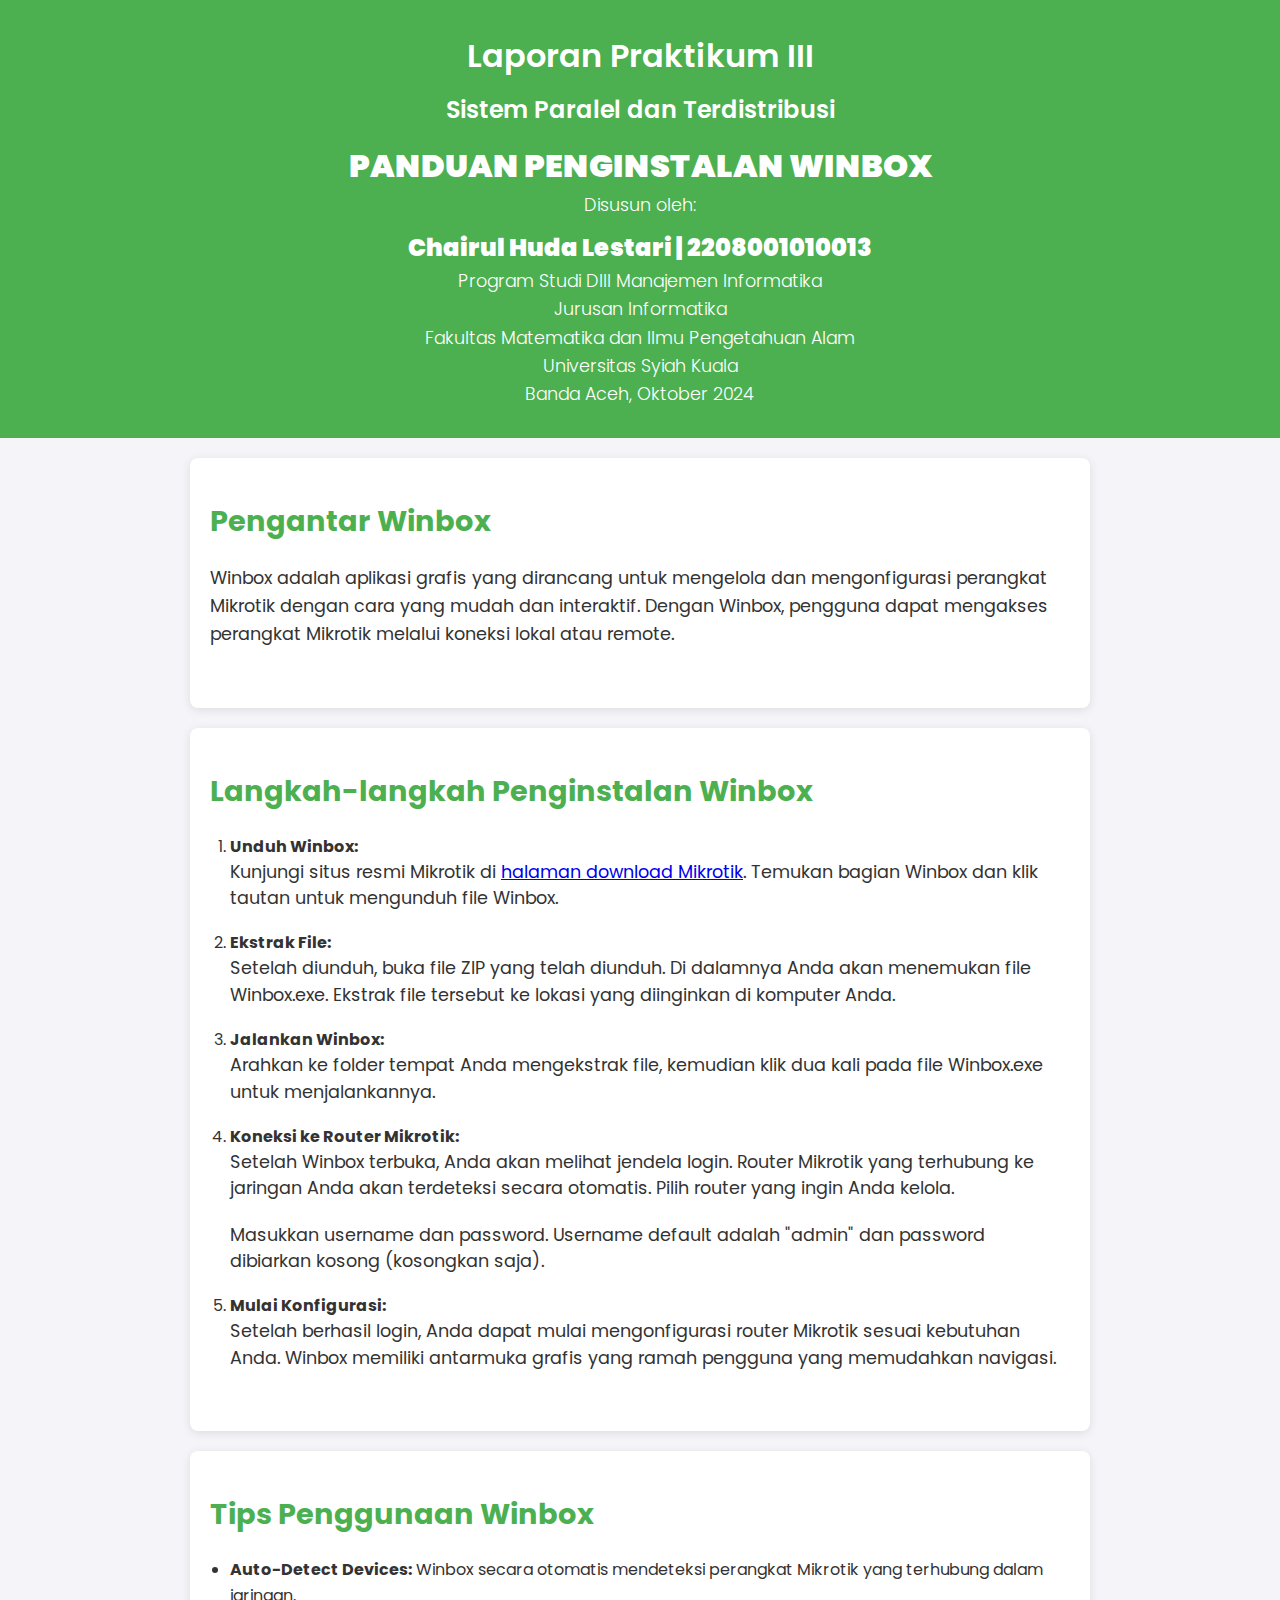
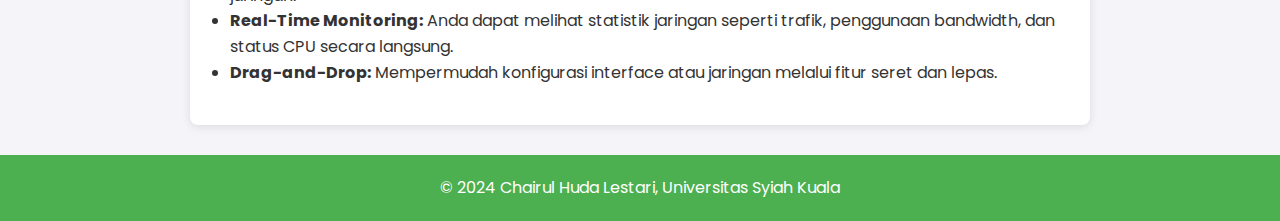
==== laporan/laporan3.html @ 792268e4 "first commit" ====
<!DOCTYPE html>
<html lang="id">
<head>
    <meta charset="UTF-8">
    <meta name="viewport" content="width=device-width, initial-scale=1.0">
    <title>Panduan Penginstalan Winbox</title>
    <link rel="stylesheet" href="laporanstyle.css">
    <link rel="preconnect" href="https://fonts.googleapis.com">
    <link href="https://fonts.googleapis.com/css2?family=Poppins:wght@300;400;600&display=swap" rel="stylesheet">
</head>
<body>

    <header>
        <div class="header-container">
            <h1>Laporan Praktikum III</h1>
            <h2>Sistem Paralel dan Terdistribusi</h2>
            <p class="mikrotik-title"><strong>PANDUAN PENGINSTALAN WINBOX</strong></p>
            <p>Disusun oleh:</p>
            <p class="author-name"><strong>Chairul Huda Lestari | 2208001010013</strong></p>
            <p>Program Studi DIII Manajemen Informatika</p>
            <p>Jurusan Informatika</p>
            <p>Fakultas Matematika dan Ilmu Pengetahuan Alam</p>
            <p>Universitas Syiah Kuala</p>
            <p>Banda Aceh, Oktober 2024</p>
        </div>
    </header>

    <section class="content-section">
        <h2>Pengantar Winbox</h2>
        <p>Winbox adalah aplikasi grafis yang dirancang untuk mengelola dan mengonfigurasi perangkat Mikrotik dengan cara yang mudah dan interaktif. Dengan Winbox, pengguna dapat mengakses perangkat Mikrotik melalui koneksi lokal atau remote.</p>
    </section>

    <section class="content-section">
        <h2>Langkah-langkah Penginstalan Winbox</h2>
        <ol>
            <li><strong>Unduh Winbox:</strong> 
                <p>Kunjungi situs resmi Mikrotik di <a href="https://mikrotik.com/download" target="_blank">halaman download Mikrotik</a>. Temukan bagian Winbox dan klik tautan untuk mengunduh file Winbox.</p>
            </li>
            <li><strong>Ekstrak File:</strong> 
                <p>Setelah diunduh, buka file ZIP yang telah diunduh. Di dalamnya Anda akan menemukan file Winbox.exe. Ekstrak file tersebut ke lokasi yang diinginkan di komputer Anda.</p>
            </li>
            <li><strong>Jalankan Winbox:</strong>
                <p>Arahkan ke folder tempat Anda mengekstrak file, kemudian klik dua kali pada file Winbox.exe untuk menjalankannya.</p>
            </li>
            <li><strong>Koneksi ke Router Mikrotik:</strong>
                <p>Setelah Winbox terbuka, Anda akan melihat jendela login. Router Mikrotik yang terhubung ke jaringan Anda akan terdeteksi secara otomatis. Pilih router yang ingin Anda kelola.</p>
                <p>Masukkan username dan password. Username default adalah "admin" dan password dibiarkan kosong (kosongkan saja).</p>
            </li>
            <li><strong>Mulai Konfigurasi:</strong>
                <p>Setelah berhasil login, Anda dapat mulai mengonfigurasi router Mikrotik sesuai kebutuhan Anda. Winbox memiliki antarmuka grafis yang ramah pengguna yang memudahkan navigasi.</p>
            </li>
        </ol>
    </section>

    <section class="content-section">
        <h2>Tips Penggunaan Winbox</h2>
        <ul>
            <li><strong>Auto-Detect Devices:</strong> Winbox secara otomatis mendeteksi perangkat Mikrotik yang terhubung dalam jaringan.</li>
            <li><strong>Real-Time Monitoring:</strong> Anda dapat melihat statistik jaringan seperti trafik, penggunaan bandwidth, dan status CPU secara langsung.</li>
            <li><strong>Drag-and-Drop:</strong> Mempermudah konfigurasi interface atau jaringan melalui fitur seret dan lepas.</li>
        </ul>
    </section>

    <footer>
        <p>&copy; 2024 Chairul Huda Lestari, Universitas Syiah Kuala</p>
    </footer>

</body>
</html>
---- laporan/laporanstyle.css ----
/* Reset margin and padding */
* {
    margin: 0;
    padding: 0;
    box-sizing: border-box;
}

body {
    font-family: 'Poppins', sans-serif;
    line-height: 1.6;
    background-color: #f4f4f9;
    color: #333;
}

header {
    background-color: #4CAF50;
    color: white;
    padding: 30px;
    text-align: center;
}

.mikrotik-title {
    font-size: 2rem; /* Mengatur ukuran teks lebih besar */
    font-weight: bold;
    color: #ffffff; /* Bisa disesuaikan warnanya */
    margin-top: 10px;
}

.author-name {
    font-size: 1.5rem; /* Ukuran teks nama lebih besar */
    font-weight: bold;
    color: #ffffff; /* Warna teks */
    margin-top: 10px;
}

header h1, header h2 {
    margin-bottom: 10px;
    font-weight: 600;
}

header p {
    font-weight: 300;
    font-size: 1.1rem;
}
.content-section {
    padding: 40px 20px;
    max-width: 900px;
    margin: 20px auto;
    background-color: #fff;
    border-radius: 8px;
    box-shadow: 0 2px 10px rgba(0, 0, 0, 0.1);
}

.content-section h2 {
    font-size: 1.8rem;
    color: #4CAF50;
    margin-bottom: 20px;
}

.content-section p {
    font-size: 1.1rem;
    margin-bottom: 20px;
}

ol {
    margin-left: 20px; /* Memberikan jarak pada daftar */
    line-height: 1.5; /* Jarak antara baris menjadi 1.5 */
}

ol li {
    margin-bottom: 15px; /* Menambah jarak antar langkah */
}

span {
    display: block; /* Membuat setiap deskripsi langkah berada di baris baru */
    margin-top: 5px; /* Memberikan sedikit jarak di atas setiap deskripsi */
}

ul {
    list-style-type: disc;
    padding-left: 20px;
}

.lab-list {
    display: flex;
    flex-wrap: wrap;
    gap: 20px;
}

.lab-item {
    background-color: #e9f5e9;
    border: 1px solid #d4e6d4;
    border-radius: 8px;
    padding: 20px;
    flex: 1 1 30%;
    text-align: center;
    box-shadow: 0 1px 5px rgba(0, 0, 0, 0.1);
    transition: transform 0.3s ease;
}

.lab-item h3 {
    color: #4CAF50;
    margin-bottom: 10px;
}

.lab-item p {
    font-size: 1rem;
}

.lab-item:hover {
    transform: translateY(-10px);
}

footer {
    background-color: #4CAF50;
    color: white;
    text-align: center;
    padding: 20px;
    margin-top: 30px;
    font-size: 1rem;
}
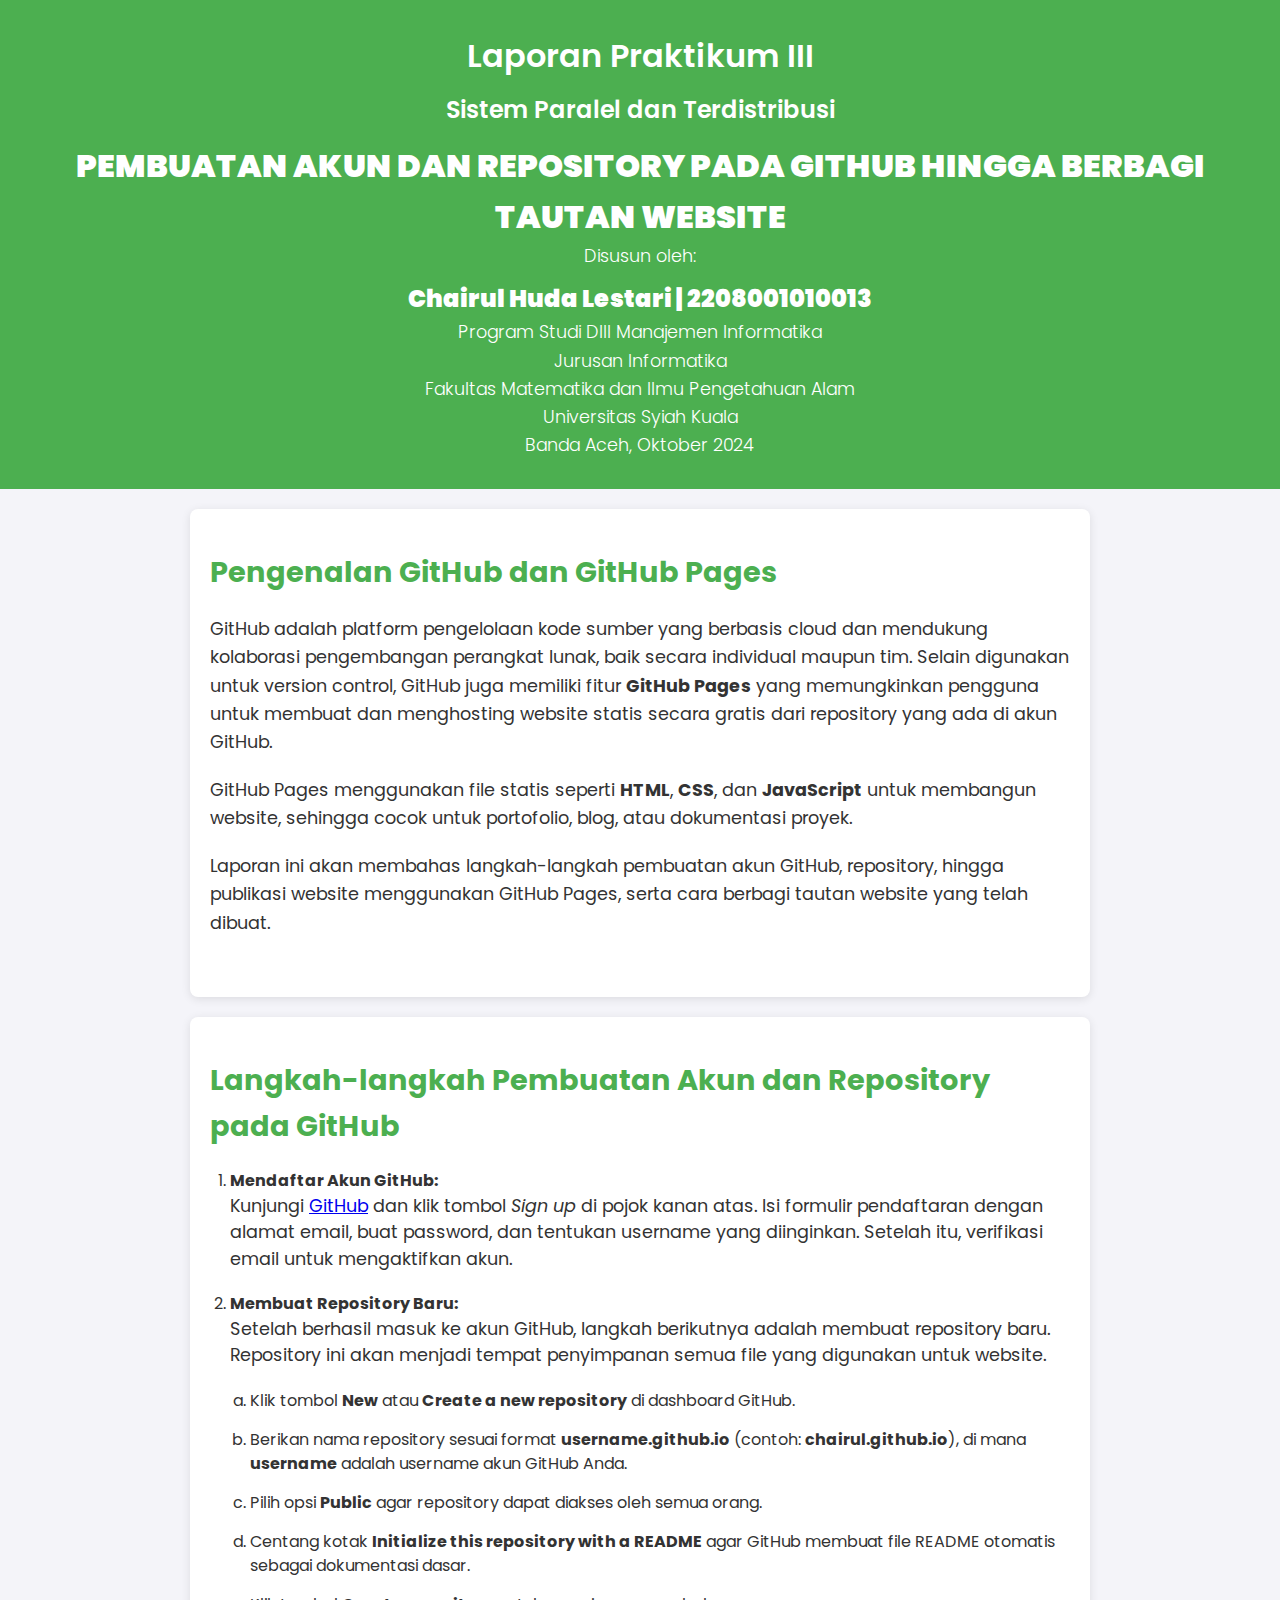
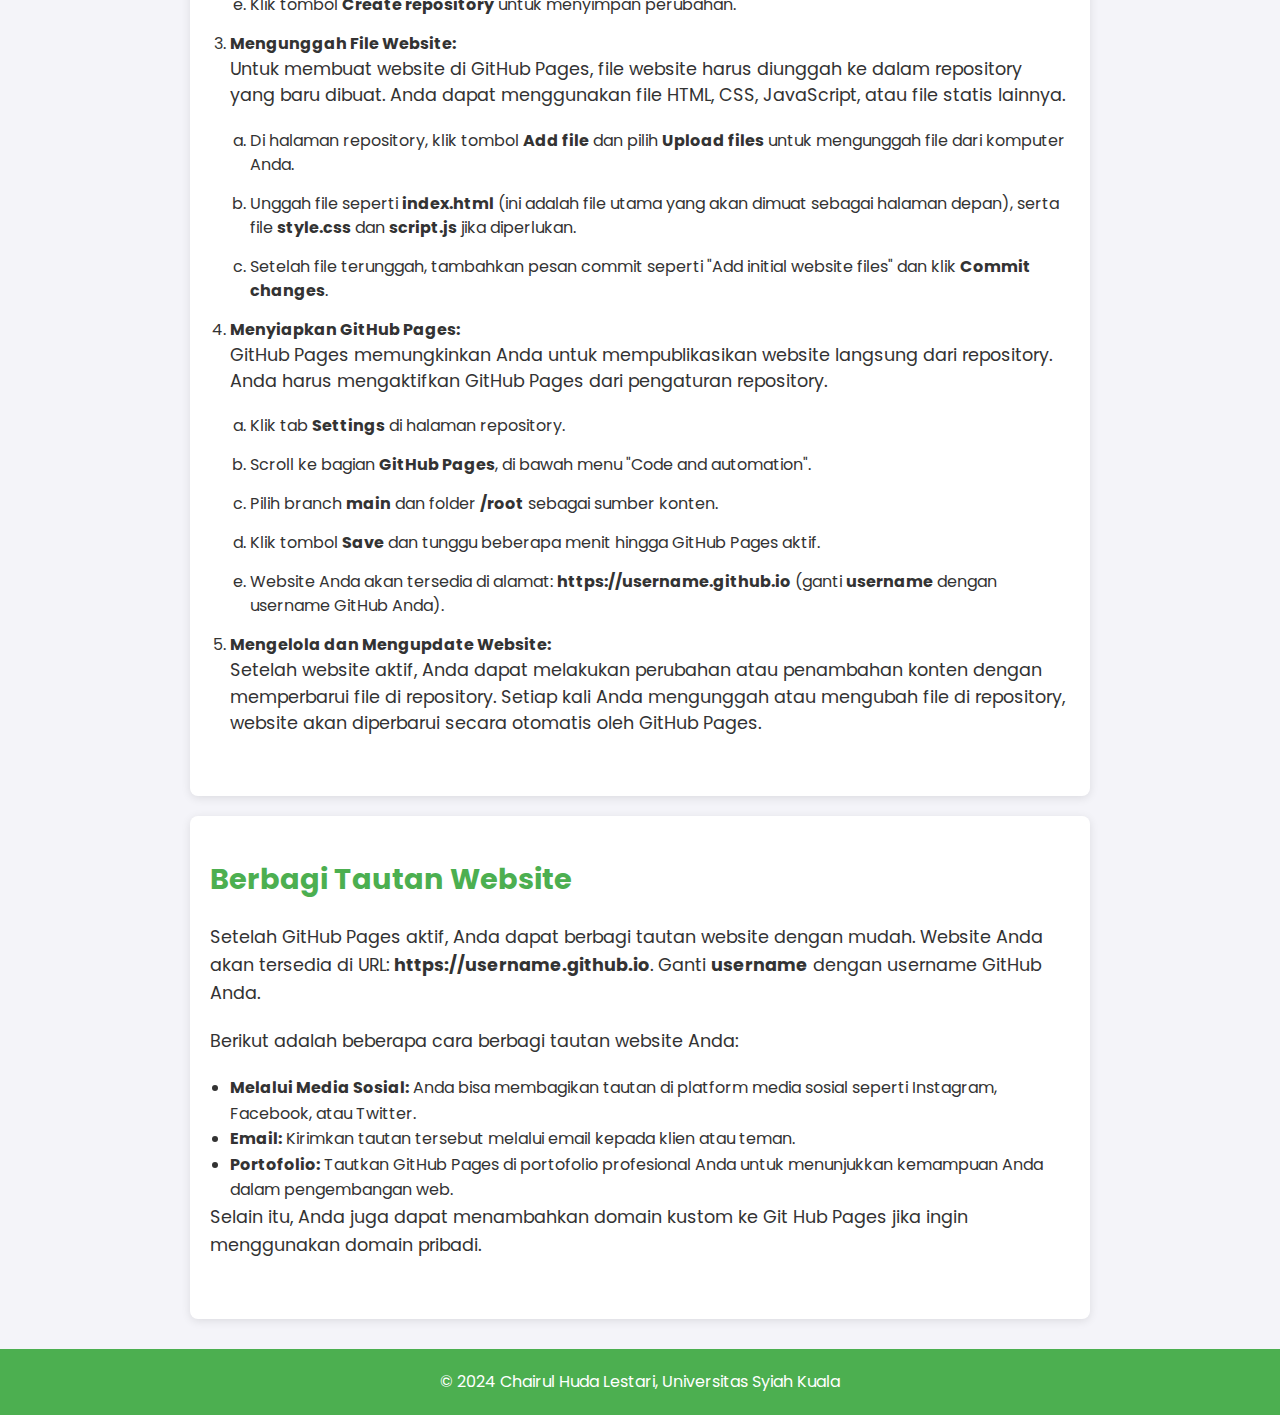
==== commit c9d5af5c: "menambahkan tombol laporan 4, menambah file laporan 4 dan mengubah isi dari laporan 3" ====
--- a/laporan/laporan3.html
+++ b/laporan/laporan3.html
@@ -14,7 +14,7 @@
         <div class="header-container">
             <h1>Laporan Praktikum III</h1>
             <h2>Sistem Paralel dan Terdistribusi</h2>
-            <p class="mikrotik-title"><strong>PANDUAN PENGINSTALAN WINBOX</strong></p>
+            <p class="mikrotik-title"><strong>PEMBUATAN AKUN DAN REPOSITORY PADA GITHUB HINGGA BERBAGI TAUTAN WEBSITE</strong></p>
             <p>Disusun oleh:</p>
             <p class="author-name"><strong>Chairul Huda Lestari | 2208001010013</strong></p>
             <p>Program Studi DIII Manajemen Informatika</p>
@@ -26,39 +26,66 @@
     </header>
 
     <section class="content-section">
-        <h2>Pengantar Winbox</h2>
-        <p>Winbox adalah aplikasi grafis yang dirancang untuk mengelola dan mengonfigurasi perangkat Mikrotik dengan cara yang mudah dan interaktif. Dengan Winbox, pengguna dapat mengakses perangkat Mikrotik melalui koneksi lokal atau remote.</p>
-    </section>
+        <h2>Pengenalan GitHub dan GitHub Pages</h2>
+        <p>GitHub adalah platform pengelolaan kode sumber yang berbasis cloud dan mendukung kolaborasi pengembangan perangkat lunak, baik secara individual maupun tim. Selain digunakan untuk version control, GitHub juga memiliki fitur <strong>GitHub Pages</strong> yang memungkinkan pengguna untuk membuat dan menghosting website statis secara gratis dari repository yang ada di akun GitHub.</p>
+        <p>GitHub Pages menggunakan file statis seperti <strong>HTML</strong>, <strong>CSS</strong>, dan <strong>JavaScript</strong> untuk membangun website, sehingga cocok untuk portofolio, blog, atau dokumentasi proyek.</p>
+        <p>Laporan ini akan membahas langkah-langkah pembuatan akun GitHub, repository, hingga publikasi website menggunakan GitHub Pages, serta cara berbagi tautan website yang telah dibuat.</p>
+    </section>    
 
     <section class="content-section">
-        <h2>Langkah-langkah Penginstalan Winbox</h2>
+        <h2>Langkah-langkah Pembuatan Akun dan Repository pada GitHub</h2>
         <ol>
-            <li><strong>Unduh Winbox:</strong> 
-                <p>Kunjungi situs resmi Mikrotik di <a href="https://mikrotik.com/download" target="_blank">halaman download Mikrotik</a>. Temukan bagian Winbox dan klik tautan untuk mengunduh file Winbox.</p>
+            <li><strong>Mendaftar Akun GitHub:</strong> 
+                <p>Kunjungi <a href="https://github.com" target="_blank">GitHub</a> dan klik tombol <em>Sign up</em> di pojok kanan atas. Isi formulir pendaftaran dengan alamat email, buat password, dan tentukan username yang diinginkan. Setelah itu, verifikasi email untuk mengaktifkan akun.</p>
             </li>
-            <li><strong>Ekstrak File:</strong> 
-                <p>Setelah diunduh, buka file ZIP yang telah diunduh. Di dalamnya Anda akan menemukan file Winbox.exe. Ekstrak file tersebut ke lokasi yang diinginkan di komputer Anda.</p>
+    
+            <li><strong>Membuat Repository Baru:</strong>
+                <p>Setelah berhasil masuk ke akun GitHub, langkah berikutnya adalah membuat repository baru. Repository ini akan menjadi tempat penyimpanan semua file yang digunakan untuk website.</p>
+                <ol type="a">
+                    <li>Klik tombol <strong>New</strong> atau <strong>Create a new repository</strong> di dashboard GitHub.</li>
+                    <li>Berikan nama repository sesuai format <strong>username.github.io</strong> (contoh: <strong>chairul.github.io</strong>), di mana <strong>username</strong> adalah username akun GitHub Anda.</li>
+                    <li>Pilih opsi <strong>Public</strong> agar repository dapat diakses oleh semua orang.</li>
+                    <li>Centang kotak <strong>Initialize this repository with a README</strong> agar GitHub membuat file README otomatis sebagai dokumentasi dasar.</li>
+                    <li>Klik tombol <strong>Create repository</strong> untuk menyimpan perubahan.</li>
+                </ol>
             </li>
-            <li><strong>Jalankan Winbox:</strong>
-                <p>Arahkan ke folder tempat Anda mengekstrak file, kemudian klik dua kali pada file Winbox.exe untuk menjalankannya.</p>
+    
+            <li><strong>Mengunggah File Website:</strong>
+                <p>Untuk membuat website di GitHub Pages, file website harus diunggah ke dalam repository yang baru dibuat. Anda dapat menggunakan file HTML, CSS, JavaScript, atau file statis lainnya.</p>
+                <ol type="a">
+                    <li>Di halaman repository, klik tombol <strong>Add file</strong> dan pilih <strong>Upload files</strong> untuk mengunggah file dari komputer Anda.</li>
+                    <li>Unggah file seperti <strong>index.html</strong> (ini adalah file utama yang akan dimuat sebagai halaman depan), serta file <strong>style.css</strong> dan <strong>script.js</strong> jika diperlukan.</li>
+                    <li>Setelah file terunggah, tambahkan pesan commit seperti "Add initial website files" dan klik <strong>Commit changes</strong>.</li>
+                </ol>
             </li>
-            <li><strong>Koneksi ke Router Mikrotik:</strong>
-                <p>Setelah Winbox terbuka, Anda akan melihat jendela login. Router Mikrotik yang terhubung ke jaringan Anda akan terdeteksi secara otomatis. Pilih router yang ingin Anda kelola.</p>
-                <p>Masukkan username dan password. Username default adalah "admin" dan password dibiarkan kosong (kosongkan saja).</p>
+    
+            <li><strong>Menyiapkan GitHub Pages:</strong>
+                <p>GitHub Pages memungkinkan Anda untuk mempublikasikan website langsung dari repository. Anda harus mengaktifkan GitHub Pages dari pengaturan repository.</p>
+                <ol type="a">
+                    <li>Klik tab <strong>Settings</strong> di halaman repository.</li>
+                    <li>Scroll ke bagian <strong>GitHub Pages</strong>, di bawah menu "Code and automation".</li>
+                    <li>Pilih branch <strong>main</strong> dan folder <strong>/root</strong> sebagai sumber konten.</li>
+                    <li>Klik tombol <strong>Save</strong> dan tunggu beberapa menit hingga GitHub Pages aktif.</li>
+                    <li>Website Anda akan tersedia di alamat: <strong>https://username.github.io</strong> (ganti <strong>username</strong> dengan username GitHub Anda).</li>
+                </ol>
             </li>
-            <li><strong>Mulai Konfigurasi:</strong>
-                <p>Setelah berhasil login, Anda dapat mulai mengonfigurasi router Mikrotik sesuai kebutuhan Anda. Winbox memiliki antarmuka grafis yang ramah pengguna yang memudahkan navigasi.</p>
+    
+            <li><strong>Mengelola dan Mengupdate Website:</strong>
+                <p>Setelah website aktif, Anda dapat melakukan perubahan atau penambahan konten dengan memperbarui file di repository. Setiap kali Anda mengunggah atau mengubah file di repository, website akan diperbarui secara otomatis oleh GitHub Pages.</p>
             </li>
         </ol>
     </section>
-
+    
     <section class="content-section">
-        <h2>Tips Penggunaan Winbox</h2>
+        <h2>Berbagi Tautan Website</h2>
+        <p>Setelah GitHub Pages aktif, Anda dapat berbagi tautan website dengan mudah. Website Anda akan tersedia di URL: <strong>https://username.github.io</strong>. Ganti <strong>username</strong> dengan username GitHub Anda.</p>
+        <p>Berikut adalah beberapa cara berbagi tautan website Anda:</p>
         <ul>
-            <li><strong>Auto-Detect Devices:</strong> Winbox secara otomatis mendeteksi perangkat Mikrotik yang terhubung dalam jaringan.</li>
-            <li><strong>Real-Time Monitoring:</strong> Anda dapat melihat statistik jaringan seperti trafik, penggunaan bandwidth, dan status CPU secara langsung.</li>
-            <li><strong>Drag-and-Drop:</strong> Mempermudah konfigurasi interface atau jaringan melalui fitur seret dan lepas.</li>
+            <li><strong>Melalui Media Sosial:</strong> Anda bisa membagikan tautan di platform media sosial seperti Instagram, Facebook, atau Twitter.</li>
+            <li><strong>Email:</strong> Kirimkan tautan tersebut melalui email kepada klien atau teman.</li>
+            <li><strong>Portofolio:</strong> Tautkan GitHub Pages di portofolio profesional Anda untuk menunjukkan kemampuan Anda dalam pengembangan web.</li>
         </ul>
+        <p>Selain itu, Anda juga dapat menambahkan domain kustom ke Git  Hub Pages jika ingin menggunakan domain pribadi.</p>
     </section>
 
     <footer>
